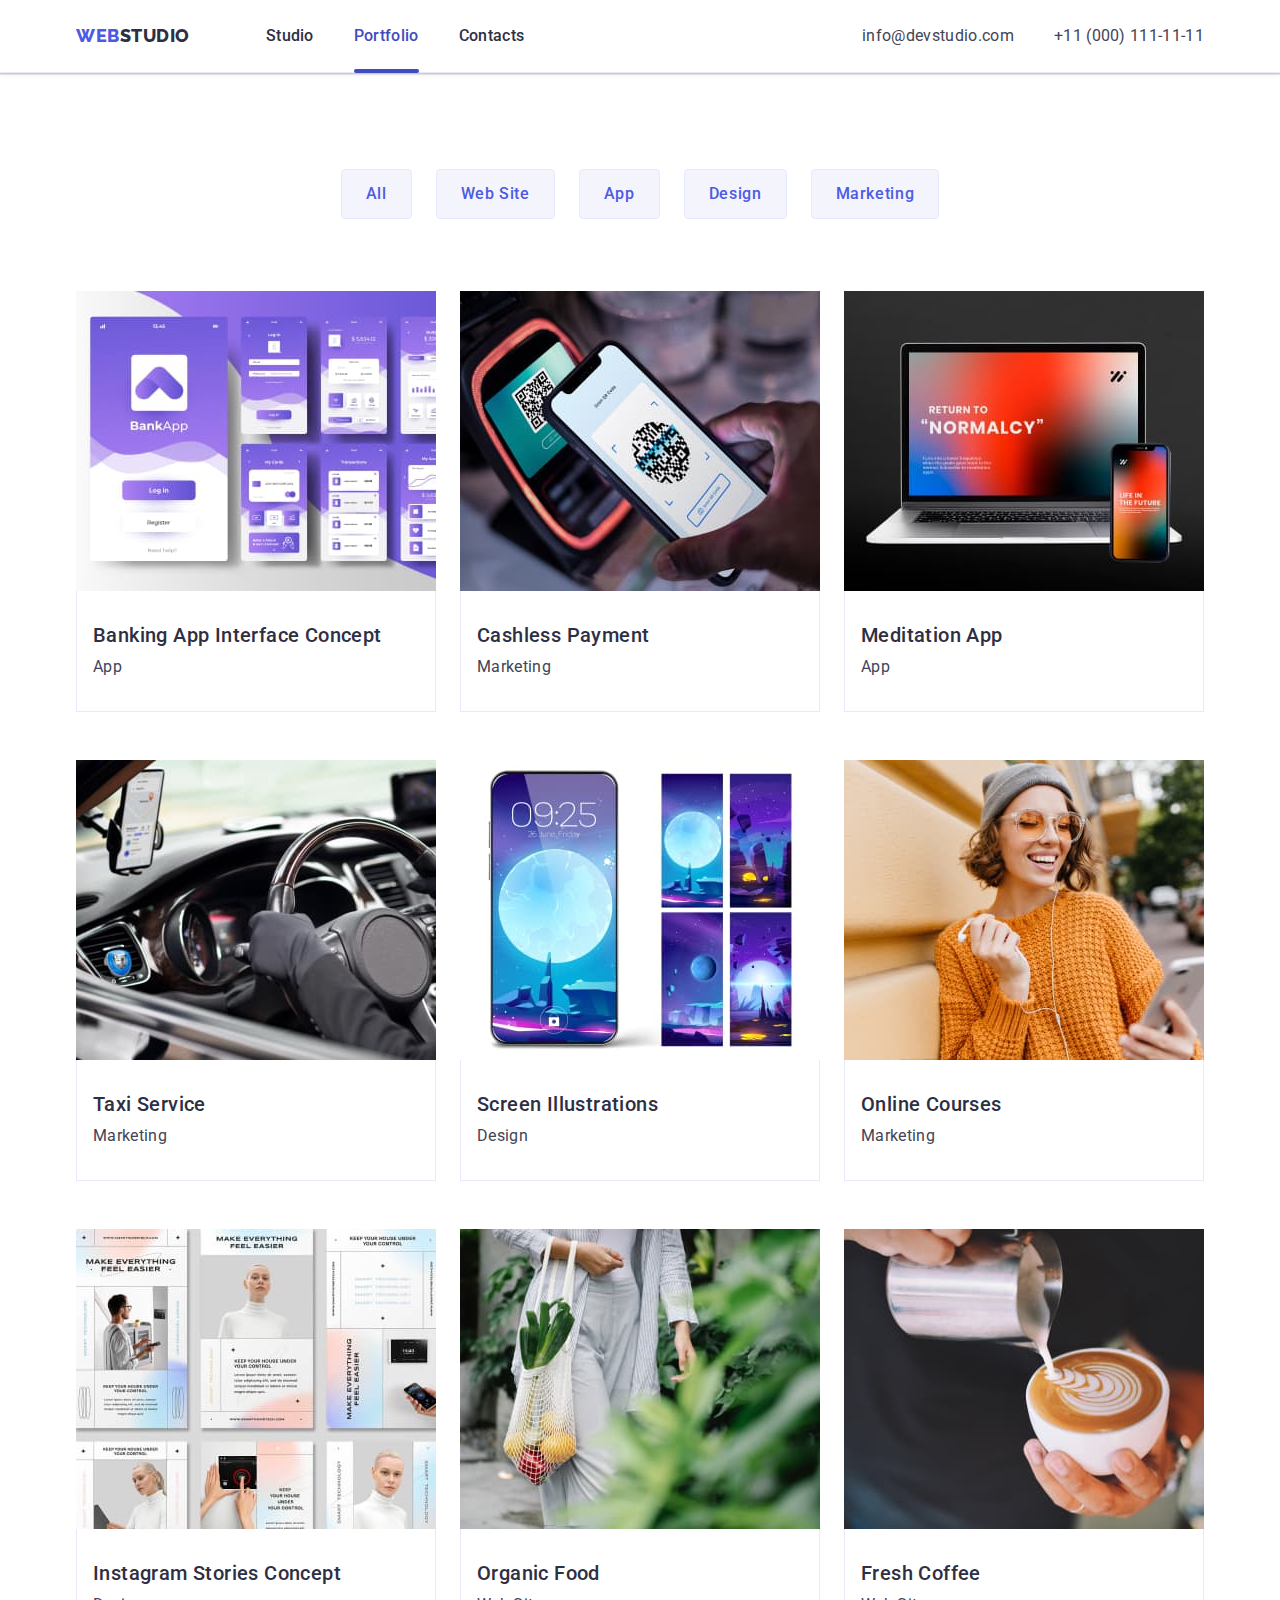
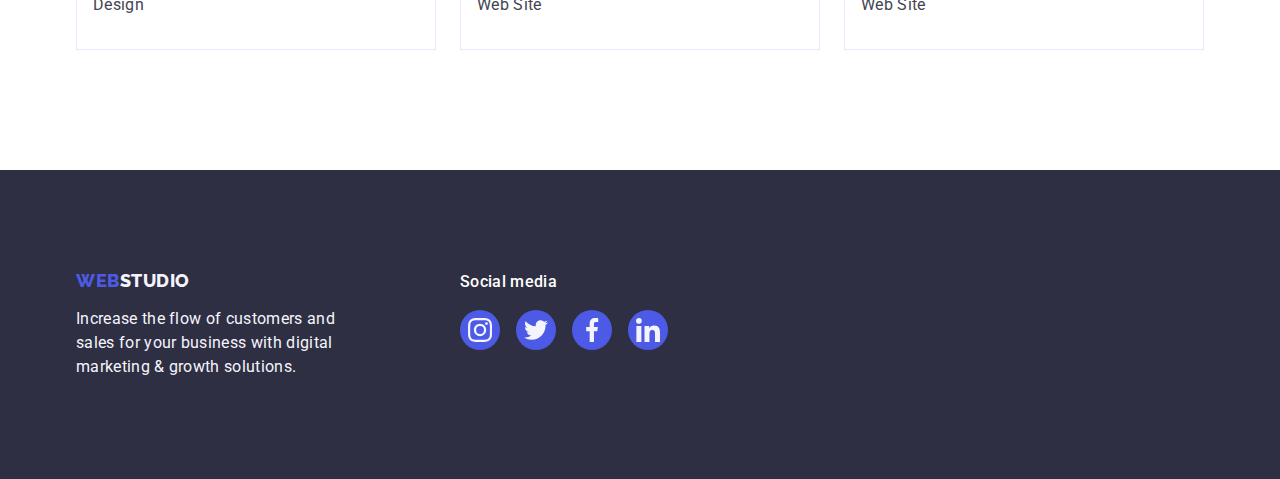
==== portfolio.html @ f7bacee9 "Initial commit" ====
<!DOCTYPE html>
<html lang="en">
  <head>
    <meta charset="UTF-8" />
    <meta http-equiv="X-UA-Compatible" content="IE=edge" />
    <meta name="viewport" content="width=device-width, initial-scale=1.0" />
    <title>WebStudio</title>

    <link rel="preconnect" href="https://fonts.googleapis.com" />
    <link rel="preconnect" href="https://fonts.gstatic.com" crossorigin />
    <link
      href="https://fonts.googleapis.com/css2?family=Raleway:wght@800&family=Roboto:wght@400;500;700;900&display=swap"
      rel="stylesheet"
    />

    <link
      rel="stylesheet"
      href="https://cdnjs.cloudflare.com/ajax/libs/modern-normalize/1.1.0/modern-normalize.min.css"
    />

    <link rel="stylesheet" href="./css/styles.css" />
  </head>
  <body>
    <header class="header-border">
      <div class="container header-container">
        <nav class="site-nav">
          <a href="./index.html" class="logo link"
            >Web<span class="logo-span header">Studio</span>
          </a>

          <ul class="nav-menu list">
            <li class="nav-menu-item">
              <a href="./index.html" class="nav-link link">Studio</a>
            </li>
            <li class="nav-menu-item">
              <a href="./portfolio.html" class="nav-link current-menu-link link">Portfolio</a>
            </li>
            <li class="nav-menu-item">
              <a href="" class="nav-link link">Contacts</a>
            </li>
          </ul>
        </nav>

        <address class="contacts">
          <ul class="contacts-list list">
            <li class="item">
              <a href="mailto:info@devstudio.com" class="link"
                >info@devstudio.com</a
              >
            </li>

            <li class="item">
              <a href="tel:+110001111111" class="link"
                >+11 (000) 111-11-11</a
              >
            </li>
          </ul>
        </address>
      </div>
    </header>

    <main>
      <!-- Our projects sections -->
      <section class="our-projects">
        <div class="container">
          <h1 class="visually-hidden">Our Projects</h1>

          <!-- Filter buttons -->
          <ul class="filter-list list">
            <li><button type="button" class="filter-list-btn">All</button></li>
            <li>
              <button type="button" class="filter-list-btn">Web Site</button>
            </li>
            <li><button type="button" class="filter-list-btn">App</button></li>
            <li>
              <button type="button" class="filter-list-btn">Design</button>
            </li>
            <li>
              <button type="button" class="filter-list-btn">Marketing</button>
            </li>
          </ul>

          <!-- Projects list -->
          <ul class="project-list list">
            <li class="project-item">
              <a href="" class="project-list-link link">
                <div class="overlay-wrapper">
                  <img
                    src="./images/banking-app-interface.jpg"
                    alt="Banking App Interface"
                    width="360"
                    height="300"
                  />
                  <p class="overlay">14 Stylish and User-Friendly App Design Concepts · Task Manager App · Calorie Tracker App · Exotic Fruit Ecommerce App · Cloud Storage App</p>
                </div>
                <div class="project-list-card-wrapper">
                  <h2 class="title">Banking App Interface Concept</h2>
                  <p class="text">App</p>
                </div>
              </a>
            </li>

            <li class="project-item">
              <a href="" class="project-list-link link">
                <div class="overlay-wrapper">
                  <img
                    src="./images/cashless-payment.jpg"
                    alt="Cashless Payment"
                    width="360"
                    height="300"
                  />
                  <p class="overlay">14 Stylish and User-Friendly App Design Concepts · Task Manager App · Calorie Tracker App · Exotic Fruit Ecommerce App · Cloud Storage App</p>
                </div>
                <div class="project-list-card-wrapper">
                  <h2 class="title">Cashless Payment</h2>
                  <p class="text">Marketing</p>
                </div>
              </a>
            </li>

            <li class="project-item">
              <a href="" class="project-list-link link">
                <div class="overlay-wrapper">
                  <img
                    src="./images/meditation-app.jpg"
                    alt="Meditation App"
                    width="360"
                    height="300"
                  />
                  <p class="overlay">14 Stylish and User-Friendly App Design Concepts · Task Manager App · Calorie Tracker App · Exotic Fruit Ecommerce App · Cloud Storage App</p>
                </div>
                <div class="project-list-card-wrapper">
                  <h2 class="title">Meditation App</h2>
                  <p class="text">App</p>
                </div>
              </a>
            </li>

            <li class="project-item">
              <a href="" class="project-list-link link">
                <div class="overlay-wrapper">
                  <img
                    src="./images/taxi-service.jpg"
                    alt="Taxi Service"
                    width="360"
                    height="300"
                  />
                  <p class="overlay">14 Stylish and User-Friendly App Design Concepts · Task Manager App · Calorie Tracker App · Exotic Fruit Ecommerce App · Cloud Storage App</p>
                </div>
                <div class="project-list-card-wrapper">
                  <h2 class="title">Taxi Service</h2>
                  <p class="text">Marketing</p>
                </div>
              </a>
            </li>

            <li class="project-item">
              <a href="" class="project-list-link link">
                <div class="overlay-wrapper">
                  <img
                    src="./images/screen-illustrations.jpg"
                    alt="Screen Illustrations"
                    width="360"
                    height="300"
                  />
                  <p class="overlay">14 Stylish and User-Friendly App Design Concepts · Task Manager App · Calorie Tracker App · Exotic Fruit Ecommerce App · Cloud Storage App</p>
                </div>
                <div class="project-list-card-wrapper">
                  <h2 class="title">Screen Illustrations</h2>
                  <p class="text">Design</p>
                </div>
              </a>
            </li>

            <li class="project-item">
              <a href="" class="project-list-link link">
                <div class="overlay-wrapper">
                  <img
                    src="./images/online-courses.jpg"
                    alt="Online Courses"
                    width="360"
                    height="300"
                  />
                  <p class="overlay">14 Stylish and User-Friendly App Design Concepts · Task Manager App · Calorie Tracker App · Exotic Fruit Ecommerce App · Cloud Storage App</p>
                </div>
                <div class="project-list-card-wrapper">
                  <h2 class="title">Online Courses</h2>
                  <p class="text">Marketing</p>
                </div>
              </a>
            </li>

            <li class="project-item">
              <a href="" class="project-list-link link">
                <div class="overlay-wrapper">
                  <img
                    src="./images/instagram-stories-concept.jpg"
                    alt="Instagram Stories Concept"
                    width="360"
                    height="300"
                  />
                  <p class="overlay">14 Stylish and User-Friendly App Design Concepts · Task Manager App · Calorie Tracker App · Exotic Fruit Ecommerce App · Cloud Storage App</p>
                </div>
                <div class="project-list-card-wrapper">
                  <h2 class="title">Instagram Stories Concept</h2>
                  <p class="text">Design</p>
                </div>
              </a>
            </li>

            <li class="project-item">
              <a href="" class="project-list-link link">
                <div class="overlay-wrapper">
                  <img
                    src="./images/organic-food.jpg"
                    alt="Organic Food"
                    width="360"
                    height="300"
                  />
                  <p class="overlay">14 Stylish and User-Friendly App Design Concepts · Task Manager App · Calorie Tracker App · Exotic Fruit Ecommerce App · Cloud Storage App</p>
                </div>
                <div class="project-list-card-wrapper">
                  <h2 class="title">Organic Food</h2>
                  <p class="text">Web Site</p>
                </div>
              </a>
            </li>

            <li class="project-item">
              <a href="" class="project-list-link link">
                <div class="overlay-wrapper">
                  <img
                    src="./images/fresh-coffee.jpg"
                    alt="Fresh Coffee"
                    width="360"
                    height="300"
                  />
                  <p class="overlay">14 Stylish and User-Friendly App Design Concepts · Task Manager App · Calorie Tracker App · Exotic Fruit Ecommerce App · Cloud Storage App</p>
                </div>
                <div class="project-list-card-wrapper">
                  <h2 class="title">Fresh Coffee</h2>
                  <p class="text">Web Site</p>
                </div>
              </a>
            </li>
          </ul>
        </div>
      </section>
    </main>

    <footer class="footer">
      <div class="container footer-container">
        <div class="footer-container-logo">
          <a href="./index.html" class="logo link"
            >Web<span class="logo-span-footer">Studio</span>
          </a>
          <p class="text">
            Increase the flow of customers and sales for your business with
            digital marketing & growth solutions.
          </p>
        </div>

        <div class="footer-container-social-media">
          <p class="footer-social-media-text">Social media</p>
          <ul class="footer-social-media-list list">
            <li class="footer-socail-media-item">
              <a class="footer-social-media-link" href="">
                <svg class="footer-social-media-icon" width="24" height="24">
                  <use href="./images/icons.svg#icon-instagram"></use>
                </svg>
              </a>
            </li>

            <li class="footer-socail-media-item">
              <a class="footer-social-media-link" href="">
                <svg class="footer-social-media-icon" width="24" height="24">
                  <use href="./images/icons.svg#icon-twitter"></use>
                </svg>
              </a>
            </li>

            <li class="footer-socail-media-item">
              <a class="footer-social-media-link" href="">
                <svg class="footer-social-media-icon" width="24" height="24">
                  <use href="./images/icons.svg#icon-facebook"></use>
                </svg>
              </a>
            </li>

            <li class="footer-socail-media-item">
              <a class="footer-social-media-link" href="">
                <svg class="footer-social-media-icon" width="24" height="24">
                  <use href="./images/icons.svg#icon-linkedin"></use>
                </svg>
              </a>
            </li>
          </ul>
        </div>
      </div>
    </footer>
  </body>
</html>
---- css/styles.css ----
:root {
    --navy-blue: #2E2F42;
    --navy-blue-modal: rgba(46, 47, 66, 0.4);
    --dairy: rgba(252, 252, 252, 1);
    --slate: #434455;
    --light-slate: #8E8F99;
    --iris: #4D5AE5;
    --ocean: #404BBF;
    --white: #ffffff;
    --cloud: #F4F4FD;
    --cornflower: #E7E9FC;
    --green: #31D0AA;
}

body {
    font-family: 'Roboto', sans-serif;
    letter-spacing: 0.02em;

    color: var(--slate);
    background-color: var(--white);
}

h1,
h2,
h3,
h4,
p {
    margin-top: 0;
    margin-bottom: 0;
}

ul,
ol {
    margin-top: 0;
    margin-bottom: 0;
    padding-left: 0;
}

img {
    display: block;
    max-width: 100%;
    height: auto;
}

.list {
    list-style: none;
}

.link {
    text-decoration: none;
}

.section-title {
    font-weight: 700;
    font-size: 36px;
    line-height: 1.11;
    text-align: center;
    text-transform: capitalize;
    letter-spacing: 0.02em;

    color: var(--navy-blue);
}

.container {
    width: 1158px;
    margin-right: auto;
    margin-left: auto;
    padding-right: 15px;
    padding-left: 15px;
}

.visually-hidden {
    position: absolute;
    width: 1px;
    height: 1px;
    margin: -1px;
    border: 0;
    padding: 0;
    white-space: nowrap;
    clip-path: inset(100%);
    clip: rect(0 0 0 0);
    overflow: hidden;
}

/* -----Navigation----- */

        /* Logo */
.logo {
    font-family: 'Raleway', sans-serif;
    font-weight: 800;
    font-size: 18px;
    line-height: 1.17;
    letter-spacing: 0.03em;
    text-transform: uppercase;

    color: var(--iris);
}

.logo-span.header {
    color: var(--navy-blue)
}

.logo-span.footer {
    color: var(--cloud);
}

        /* Navigation Menu */
.nav-link {
    position: relative;
    transition: color 250ms cubic-bezier(0.4, 0, 0.2, 1);

    font-weight: 500;
    font-size: 16px;
    line-height: 1.5;
    text-decoration: none;

    display: block;
    padding-top: 24px;
    padding-bottom: 24px;

    color: var(--navy-blue);
}

.current-menu-link {
    color: var(--ocean);
}
.current-menu-link::after {
    content: '';
    position: absolute;
    left: 0;
    bottom: -1px;

    display: block;
    width: 100%;
    height: 4px;

    background-color: var(--ocean);
    border-radius: 2px;
}


.contacts {
    font-style: normal;
}

.contacts-list .link {
    transition: color 250ms cubic-bezier(0.4, 0, 0.2, 1);

    font-weight: 400;
    font-size: 16px;
    line-height: 1.5; 
    text-decoration: none;

    color: var(--slate);
}

.nav-menu .link:hover,
.nav-menu .link:focus {
    color: var(--ocean);
}

.contacts-list .link:hover,
.contacts-list .link:focus {
    color: var(--ocean);
}

.header-container {
    display: flex;
    align-items: center;
    justify-content: space-between;
}

.site-nav {
    display: flex;
    align-items: center;
}

.site-nav .logo {
    display: block;
    margin-right: 76px;
    padding-top: 24px;
    padding-bottom: 24px;
}

.nav-menu {
    display: flex;
    align-items: center;
    gap: 40px;
}

.contacts-list {
    display: flex;
    gap: 40px;
}

.header-border {
    border-bottom: 1px solid var(--cornflower);
    box-shadow: 0px 2px 1px rgba(46, 47, 66, 0.08), 0px 1px 1px rgba(46, 47, 66, 0.16), 0px 1px 6px rgba(46, 47, 66, 0.08);
}


/* -----Hero section----- */

.hero {
    max-width: 1440px;
    height: 600px;
    background-image: 
        linear-gradient(rgba(46, 47, 66, 0.7), rgba(46, 47, 66, 0.7)),
        url(../images/hero-img.jpg);
    background-repeat: no-repeat;
    background-position: center;
    background-size: cover;
    margin-left: auto;
    margin-right: auto;
    background-color: var(--navy-blue);

    padding-top: 188px;
    padding-bottom: 188px;
}

.hero-container {
    text-align: center;
}

.hero .hero-title {
    font-weight: 700;
    font-size: 56px;
    line-height: 1.07;
    letter-spacing: 0.02em;

    color: var(--white);

    max-width: 496px;
    margin-right: auto;
    margin-left: auto;
    margin-bottom: 48px;
}

.hero-btn {
    transition: background-color 250ms cubic-bezier(0.4, 0, 0.2, 1);

    font-family: inherit;
    font-weight: 500;
    font-size: 16px;
    line-height: 1.5;
    letter-spacing: 0.04em;

    color: var(--white);
    background-color: var(--iris);
    cursor: pointer;
    box-shadow: 0px 4px 4px rgba(0, 0, 0, 0.15);

    display: block;
    min-width: 169px;
    padding: 16px 32px;
    border: none;
    border-radius: 4px;
    margin-right: auto;
    margin-left: auto;
}

.hero-btn:hover,
.hero-btn:focus {
    background-color: var(--ocean);
}

/* -----Company benefits section----- */

.benefits {
    padding-top: 120px;
    padding-bottom: 120px;
}

.benefits-list {
    display: flex;
    justify-content: center;
    align-items: center;
    gap: 24px;
}

.benefits-list .title {
    font-weight: 500;
    font-size: 20px;
    line-height: 1.2;
    letter-spacing: 0.02em;

    color: var(--navy-blue);

    margin-bottom: 8px;
}

.benefits-list .text {
    font-weight: 400;
    font-size: 16px;
    line-height: 1.5;
}

.benefits-list .item {
    max-width: 264px;
}

.benefits-icon-wrapper {
    display: flex;
    justify-content: center;
    align-items: center;
    height: 112px;
    border-radius: 4px;
    margin-bottom: 8px;
    background-color: var(--cloud);  
}

/* -----What are we doing section----- */

.services {
    padding-bottom: 120px;
}

.services-container .section-title {
    margin-bottom: 72px;
}

.services-list {
    display: flex;
    gap: 24px;
}
/* -----Our team section----- */

.section.team {
    background-color: var(--cloud);

    padding-top: 120px;
    padding-bottom: 120px;
}

.team-list-container .section-title {
    margin-bottom: 72px;
}
.team-list {
    display: flex;
    gap: 24px;
    flex-wrap: wrap;
}

.team-list .item {
    background-color: var(--white);
    flex-basis: calc((100% - 72px) / 4);

    box-shadow: 0px 1px 6px rgba(46, 47, 66, 0.08), 0px 1px 1px rgba(46, 47, 66, 0.16), 0px 2px 1px rgba(46, 47, 66, 0.08);
    border-radius: 0px 0px 4px 4px;
}

.team-list .title {
    font-weight: 500;
    font-size: 20px;
    line-height: 1.2;
    letter-spacing: 0.02em;

    color: var(--navy-blue);

    margin-bottom: 8px;
}

.team-list .text {
    font-weight: 400;
    font-size: 16px;
    line-height: 1.5;

    margin-bottom: 8px;
}

.team-list-wrapper {
    text-align: center;
    padding: 32px 0px;
}

/* ---Social-icons */

.social-list {
    display: flex;
    justify-content: center;
    gap: 24px;
}

.social-list-item {
    width: 40px;
    height: 40px;
}

.social-list-link {
    transition: background-color 250ms cubic-bezier(0.4, 0, 0.2, 1);

    display: flex;
    justify-content: center;
    align-items: center;
    width: 100%;
    height: 100%;
    background-color: var(--iris);
    border-radius: 50%;
}

.social-list-icon {
    fill: var(--cloud);
}

.social-list-link:hover,
.social-list-link:focus {
    background-color: var(--ocean);
}

/* -----Customers----- */

.customers {
    padding-top: 120px;
    padding-bottom: 120px;

}

.customers .section-title {
    line-height: 1.1;
    margin-bottom: 72px;
}

.customers-list {
    display: flex;
    justify-content: center;
    gap: 24px;
}

.customers-list-item {
    flex-basis: calc((100% - 120px) / 6);
}

.customers-list-link {
    transition: border-color 250ms cubic-bezier(0.4, 0, 0.2, 1),
                color 250ms cubic-bezier(0.4, 0, 0.2, 1);

    display: flex;
    justify-content: center;
    align-items: center;
    height: 88px;
    border: 1px solid var(--light-slate);
    border-radius: 4px;
    color: var(--light-slate);
}

.customers-icon {
    fill: currentColor;
}

.customers-list-link:hover,
.customers-list-link:focus {
    border-color: var(--ocean);
    color: var(--ocean);
}

/* -----Footer----- */

/* footer left side */

.footer {
    background-color: var(--navy-blue);

    padding-top: 100px;
    padding-bottom: 100px;
}

.footer-container {
    display: flex;
    align-items: baseline;
}

.footer-container-logo {
    margin-right: 120px;
}

.footer-container .logo {
    display: inline-block;
    margin-bottom: 16px;
}

.logo-span-footer {
    color: var(--cloud);
}

.footer .text {
    font-weight: 400;
    font-size: 16px;
    line-height: 1.5;
    width: 264px;

    color: var(--cloud);
}

/* footer socail media */

.footer-social-media-text {
    font-weight: 500;
    font-size: 16px;
    line-height: 1.5;
    letter-spacing: 0.02em;
    color: var(--white);

    margin-bottom: 16px;
}

.footer-social-media-list {
    display: flex;
    justify-content: center;
    gap: 16px;
}

.footer-socail-media-item {
    flex-basis: calc((100% - 48px) / 4);
}

.footer-social-media-link {
    transition: background-color 250ms cubic-bezier(0.4, 0, 0.2, 1);

    display: flex;
    justify-content: center;
    align-items: center;
    width: 40px;
    height: 40px;
    background-color: var(--iris);
    border-radius: 50%;
}

.footer-social-media-icon {
    fill: var(--cloud);
}

.footer-social-media-link:hover,
.footer-social-media-link:focus {
    background-color: var(--green);
}



/* ========PORTFOLIO.HTML======== */

/* -----Filter buttons----- */

.filter-list-btn {
    transition: color 250ms cubic-bezier(0.4, 0, 0.2, 1),
                background-color 250ms cubic-bezier(0.4, 0, 0.2, 1),
                box-shadow 250ms cubic-bezier(0.4, 0, 0.2, 1),
                border-color 250ms cubic-bezier(0.4, 0, 0.2, 1);

    font-family: inherit;
    font-weight: 500;
    font-size: 16px;
    line-height: 1.5;
    letter-spacing: 0.04em;

    color: var(--iris);
    background-color: var(--cloud);
    cursor: pointer;

    padding: 12px 24px;
    border: 1px solid var(--cornflower);
    border-radius: 4px;
}

.filter-list-btn:hover,
.filter-list-btn:focus {
    color: var(--white);
    background-color: var(--ocean);
    box-shadow: 0px 3px 1px rgba(0, 0, 0, 0.1), 0px 2px 1px rgba(0, 0, 0, 0.08), 0px 2px 2px rgba(0, 0, 0, 0.12);

    border: 1px solid transparent;
}

.filter-list {
    display: flex;
    justify-content: center;
    gap: 24px;
    margin-bottom: 72px;
}



/* -----Project list----- */

.our-projects {
    padding-top: 96px;
    padding-bottom: 120px;
}

.project-item .title {
    font-weight: 500;
    font-size: 20px;
    line-height: 1.2;
    letter-spacing: 0.02em;

    margin-bottom: 8px;
    
    color: var(--navy-blue);
}

.project-item .text {
    font-weight: 400;
    font-size: 16px;
    line-height: 1.5;

    color: var(--slate);
}

.project-list {
    display: flex;
    flex-wrap: wrap;
    column-gap: 24px;
    row-gap: 48px;
}

.project-item {
    width: calc((100% - 48px) / 3);
}

.project-list-card-wrapper {
    padding: 32px 16px;

    border: 1px solid var(--cornflower);
    border-top: none;
}

.project-list-link {
    transition: box-shadow 250ms cubic-bezier(0.4, 0, 0.2, 1);
    display: block;
}

.project-list-link:hover,
.project-list-link:focus {
   box-shadow:  0px 1px 6px rgba(46, 47, 66, 0.08),
                0px 1px 1px rgba(46, 47, 66, 0.16),
                0px 2px 1px rgba(46, 47, 66, 0.08);
}

/* ----Overlay---- */

.overlay-wrapper {
    position: relative;
    overflow: hidden;
}

.overlay {
    position: absolute;
    top: 0;
    left: 0;
    width: 100%;
    height: 100%;
    overflow: auto;
    transform: translateY(100%);
    transition: transform 250ms cubic-bezier(0.4, 0, 0.2, 1);

    padding: 40px 32px;

    background-color: var(--iris);

    font-weight: 400;
    font-size: 16px;
    line-height: 1.50;
    letter-spacing: 0.02em;
    color: var(--cloud);
}

.project-list-link:hover .overlay,
.project-list-link:focus .overlay {
    transform: translateY(0%);
}

/* ======MODAL WINDOW======= */

.backdrop {
    position: fixed;
    top: 0;
    left: 0;
    width: 100%;
    height: 100%;

    transition: opacity 250ms cubic-bezier(0.4, 0, 0.2, 1),
                visibility 250ms cubic-bezier(0.4, 0, 0.2, 1);

    background-color: var(--navy-blue-modal);
}

.modal-window {
    position: absolute;
    top: 50%;
    left: 50%;
    transform: translate(-50%, -50%);
    transition: transform 250ms cubic-bezier(0.4, 0, 0.2, 1);

    width: 408px;
    min-height: 576px;

    background-color: var(--dairy);
    box-shadow: 0px 1px 1px rgba(0, 0, 0, 0.14), 
                0px 1px 3px rgba(0, 0, 0, 0.12), 
                0px 2px 1px rgba(0, 0, 0, 0.2);
    border-radius: 4px;
}


.close-modal-button {
    position: absolute;
    top: 24px;
    right: 24px;

    display: flex;
    justify-content: center;
    align-items: center;
    padding: 0;
    width: 24px;
    height: 24px;

    border-radius: 50%;
    border: 1px solid rgba(0, 0, 0, 0.1);
    background-color: var(--cornflower);
    cursor: pointer; 

    transition: background-color 250ms cubic-bezier(0.4, 0, 0.2, 1),
                border 250ms cubic-bezier(0.4, 0, 0.2, 1);
                
}

.close-modal-icon {
    transition: fill 250ms cubic-bezier(0.4, 0, 0.2, 1);
}

.is-hidden {
    opacity: 0;
    visibility: hidden;
    pointer-events: none;
}

.close-modal-button:hover,
.close-modal-button:focus {
    background-color: var(--ocean);
    fill: var(--white);
    border: none;
}
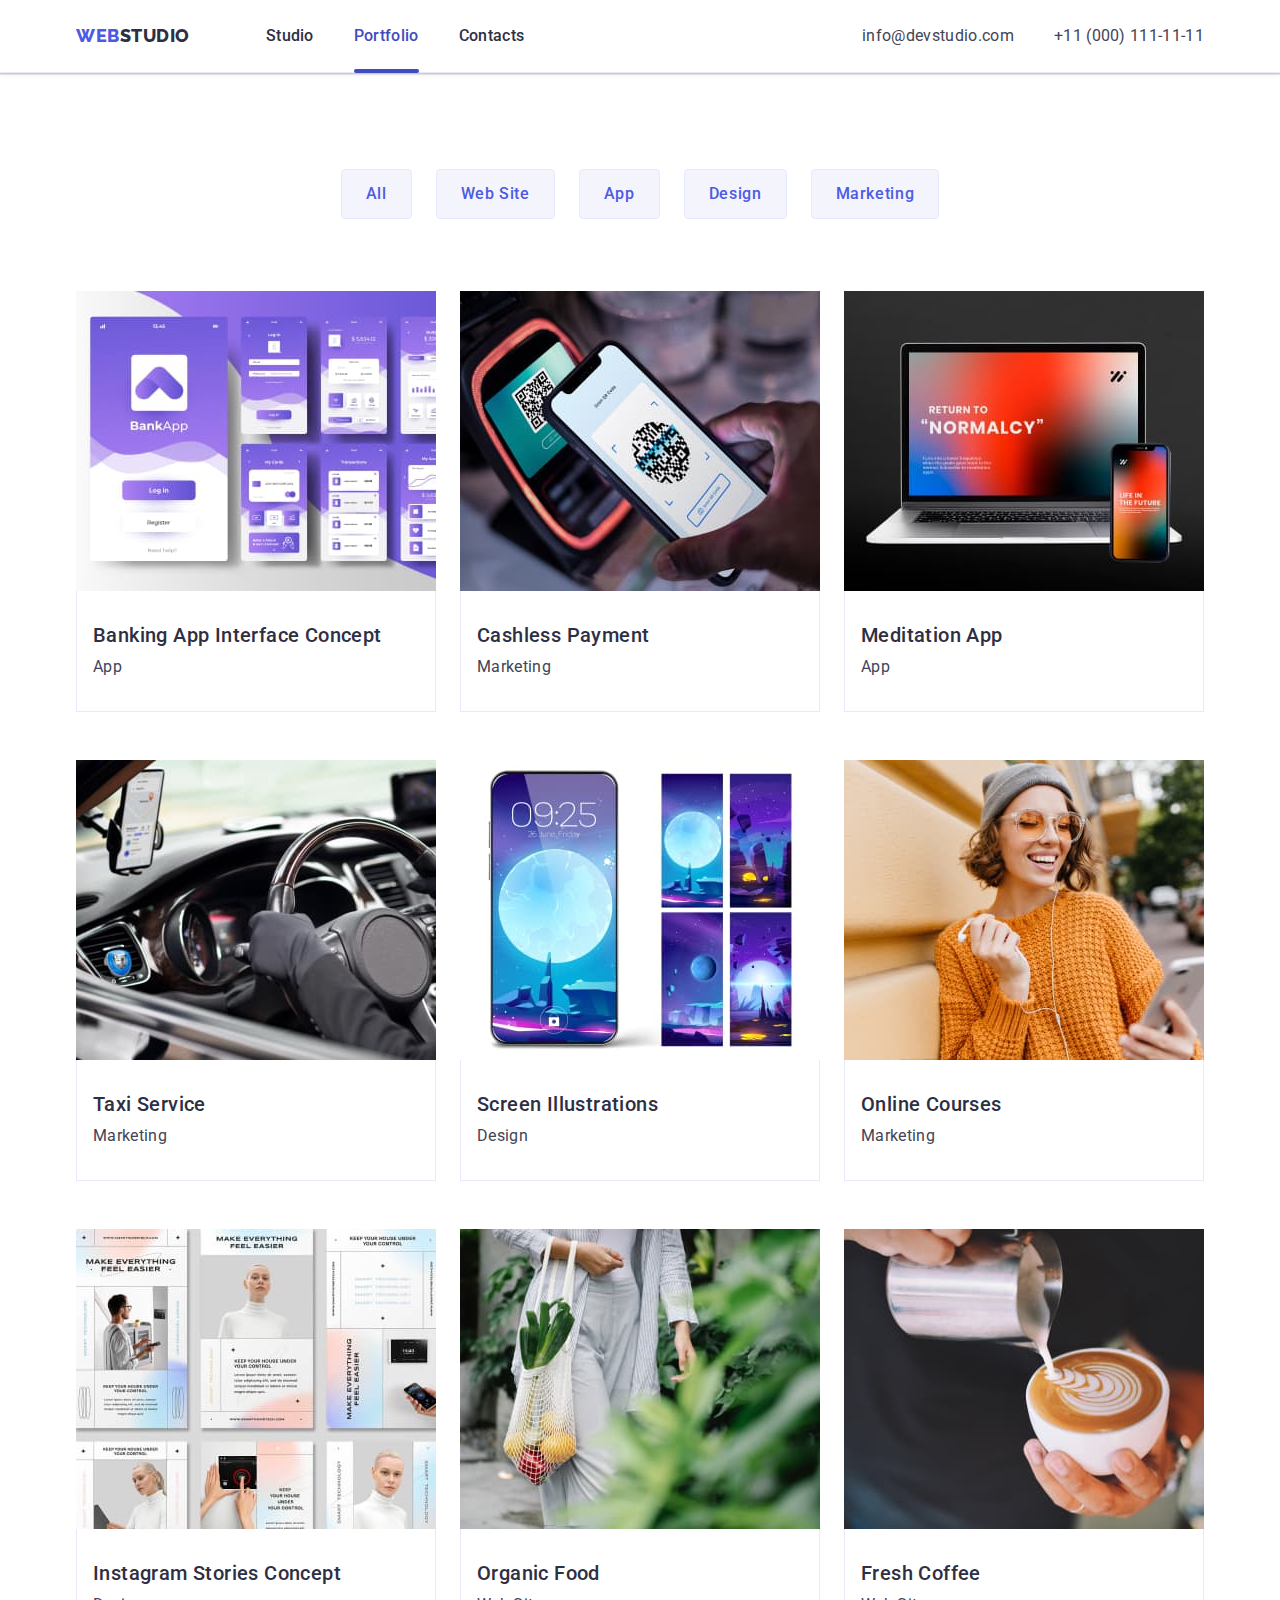
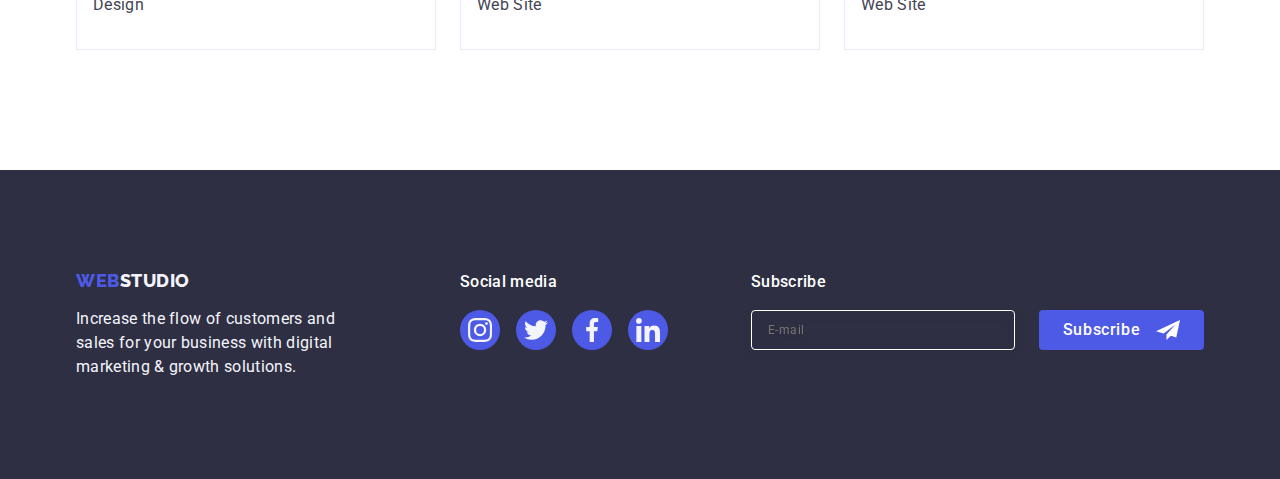
==== commit f2432025: "Add footer inout in portfolio" ====
--- a/portfolio.html
+++ b/portfolio.html
@@ -296,6 +296,20 @@
             </li>
           </ul>
         </div>
+
+        <div class="footer-modal-window">
+          <p class="footer-modal-window-title">Subscribe</p>
+          <form class="footer-modal-wrapper">
+            <label class="footer-modal-label">
+              <input class="footer-modal-input" type="email" name="user_email" placeholder="E-mail">
+            </label>
+            <button class="footer-modal-send-btn" type="submit">Subscribe
+              <svg class="footer-modal-icon" width="24" height="24">
+                <use href="./images/icons.svg#icon-telegram"></use>
+              </svg>
+            </button>
+          </form>
+        </div>
       </div>
     </footer>
   </body>
--- a/css/styles.css
+++ b/css/styles.css
@@ -534,6 +534,76 @@
     background-color: var(--green);
 }
 
+/* ---Footer Modal Window--- */
+
+.footer-modal-window {
+    margin-left: auto;
+}
+
+.footer-modal-wrapper {
+    display: flex;
+}
+
+.footer-modal-window-title {
+    margin-bottom: 16px;
+    font-weight: 500;
+    font-size: 16px;
+    line-height: 1.50;
+    letter-spacing: 0.02em;
+    color: var(--white);
+}
+
+.footer-modal-input {
+    width: 264px;
+    height: 40px;
+    padding: 8px 16px;
+    
+    border: 1px solid #FFFFFF;
+    filter: drop-shadow(0px 4px 4px rgba(0, 0, 0, 0.15));
+    border-radius: 4px;
+    background-color: transparent;
+
+    font-weight: 400;
+    font-size: 12px;
+    line-height: 2.00;
+    letter-spacing: 0.04em;
+    color: var(--white);
+}
+
+.footer-modal-send-btn {
+    transition: background-color 250ms cubic-bezier(0.4, 0, 0.2, 1);
+
+    display: flex;
+    justify-content: center;
+    align-items: center;
+    gap: 16px;
+
+    margin-left: 24px;
+
+    min-width: 165px;
+    height: 40px;
+    cursor: pointer;
+
+    background: var(--iris);
+    border: none;
+    border-radius: 4px;
+
+    font-weight: 500;
+    font-size: 16px;
+    line-height: 1.50;
+    letter-spacing: 0.04em;
+    color: var(--white);
+}
+
+.footer-modal-icon {
+    fill: var(--white);
+}
+
+.footer-modal-send-btn:hover,
+.footer-modal-send-btn:focus {
+    background-color: var(--ocean);
+}
+
 
 
 /* ========PORTFOLIO.HTML======== */
@@ -670,6 +740,8 @@
 
 /* ======MODAL WINDOW======= */
 
+/* ---Modal window--- */
+
 .backdrop {
     position: fixed;
     top: 0;
@@ -690,6 +762,9 @@
     transform: translate(-50%, -50%);
     transition: transform 250ms cubic-bezier(0.4, 0, 0.2, 1);
 
+    padding-top: 72px;
+    padding-left: 24px;
+    padding-right: 24px;
     width: 408px;
     min-height: 576px;
 
@@ -700,6 +775,13 @@
     border-radius: 4px;
 }
 
+.is-hidden {
+    opacity: 0;
+    visibility: hidden;
+    pointer-events: none;
+}
+
+/* ---Close modal button--- */
 
 .close-modal-button {
     position: absolute;
@@ -727,12 +809,6 @@
     transition: fill 250ms cubic-bezier(0.4, 0, 0.2, 1);
 }
 
-.is-hidden {
-    opacity: 0;
-    visibility: hidden;
-    pointer-events: none;
-}
-
 .close-modal-button:hover,
 .close-modal-button:focus {
     background-color: var(--ocean);
@@ -740,13 +816,189 @@
     border: none;
 }
 
-
-
-
-
-
-
-
-
-
-
+/* ---Contact form--- */
+
+.contact-form-title {
+    margin-bottom: 16px;
+
+    font-weight: 500;
+    font-size: 16px;
+    line-height: 1.50;
+    text-align: center;
+    letter-spacing: 0.02em;
+    color: var(--navy-blue);
+}
+
+.contact-form-field-title {
+    display: block;
+    margin-bottom: 4px;
+
+    font-weight: 400;
+    font-size: 12px;
+    line-height: 1.17;
+    letter-spacing: 0.04em;
+    color: var(--light-slate);
+}
+
+.contact-form-field-wrapper {
+    display: block;
+    margin-bottom: 8px;
+}
+
+.contact-form-input {
+    transition: border 250ms cubic-bezier(0.4, 0, 0.2, 1);
+
+    width: 100%;
+    height: 40px;
+    padding-left: 38px;
+
+    border: 1px solid var(--navy-blue-modal);
+    border-radius: 4px;
+
+    font-weight: 500;
+    font-size: 16px;
+    line-height: 1.50;
+    letter-spacing: 0.02em;
+    color: var(--navy-blue);
+}
+
+.contact-form-input:focus,
+.contact-form-comment:focus {
+    outline: none;
+    border: 1px solid var(--iris);
+}
+
+.contact-form-input:focus + .contact-form-icon {
+    fill: var(--iris);
+}   
+
+.contact-form-comment {
+    transition: border 250ms cubic-bezier(0.4, 0, 0.2, 1);
+
+    width: 100%;
+    height: 120px;
+    padding: 8px 16px;
+
+    border: 1px solid var(--navy-blue-modal);
+    border-radius: 4px;
+    resize: none;
+
+    font-weight: 400;
+    font-size: 12px;
+    line-height: 1.17;
+    letter-spacing: 0.04em;
+    color: var(--navy-blue);
+}
+
+.contact-form-comment::placeholder {
+    font-weight: 400;
+    font-size: 12px;
+    line-height: 1.17;
+    letter-spacing: 0.04em;
+    color: var(--navy-blue-modal);
+}
+
+.contact-from-submit {
+    transition: background-color 250ms cubic-bezier(0.4, 0, 0.2, 1);
+
+    display: block;
+    min-width: 169px;
+    margin-left: auto;
+    margin-right: auto;
+    padding: 16px 32px;
+    
+    background-color: var(--iris);
+    border: none;
+    border-radius: 4px;
+    box-shadow: 0px 4px 4px rgba(0, 0, 0, 0.15);
+    cursor: pointer;
+    
+    font-weight: 500;
+    font-size: 16px;
+    line-height: 1.50;
+    letter-spacing: 0.04em;
+    color: var(--white);
+}
+
+.contact-from-submit:hover,
+.contact-from-submit:focus {
+    background-color: var(--ocean);
+}
+
+.contact-form-icon-position {
+    position: relative;
+}
+
+.contact-form-icon {
+    position: absolute;
+    top: 50%;
+    left: 18px;
+    transform: translateY(-50%);
+    transition: fill 250ms cubic-bezier(0.4, 0, 0.2, 1);
+}
+
+
+
+
+
+
+.contact-form-checkbox-wrapper {
+    margin-bottom: 24px;
+}
+
+.contact-form-checkbox-input {
+    appearance: none;
+    position: absolute;
+}
+
+.contact-form-custom-icon {
+    border: 1px solid rgba(46, 47, 66, 0.4);
+    border-radius: 2px;
+}
+
+.contact-form-mark-icon {
+    fill: var(--white);
+    opacity: 0;
+}
+
+.contact-form-checkbox-input:checked + .contact-form-checkbox-label .contact-form-custom-icon {
+    background-color: var(--ocean);
+    border: none;
+}
+
+.contact-form-checkbox-input:checked + .contact-form-checkbox-label .contact-form-mark-icon {
+    opacity: 1;
+}
+
+.contact-form-checkbox-label {
+    display: inline-flex;
+    align-items: center;
+}
+.contact-form-checkbox-text {
+    margin-left: 8px;
+}
+
+.contact-form-checkbox-label {
+    font-weight: 400;
+    font-size: 12px;
+    line-height: 1.17;
+    letter-spacing: 0.04em;
+    color: var(--light-slate);
+}
+
+.contact-form-checkbox-policy-link {
+    font-weight: 400;
+    font-size: 12px;
+    line-height: 1.33;
+    letter-spacing: 0.04em;
+    text-decoration-line: underline;
+    color: var(--iris);
+}
+
+
+
+
+
+
+
+
